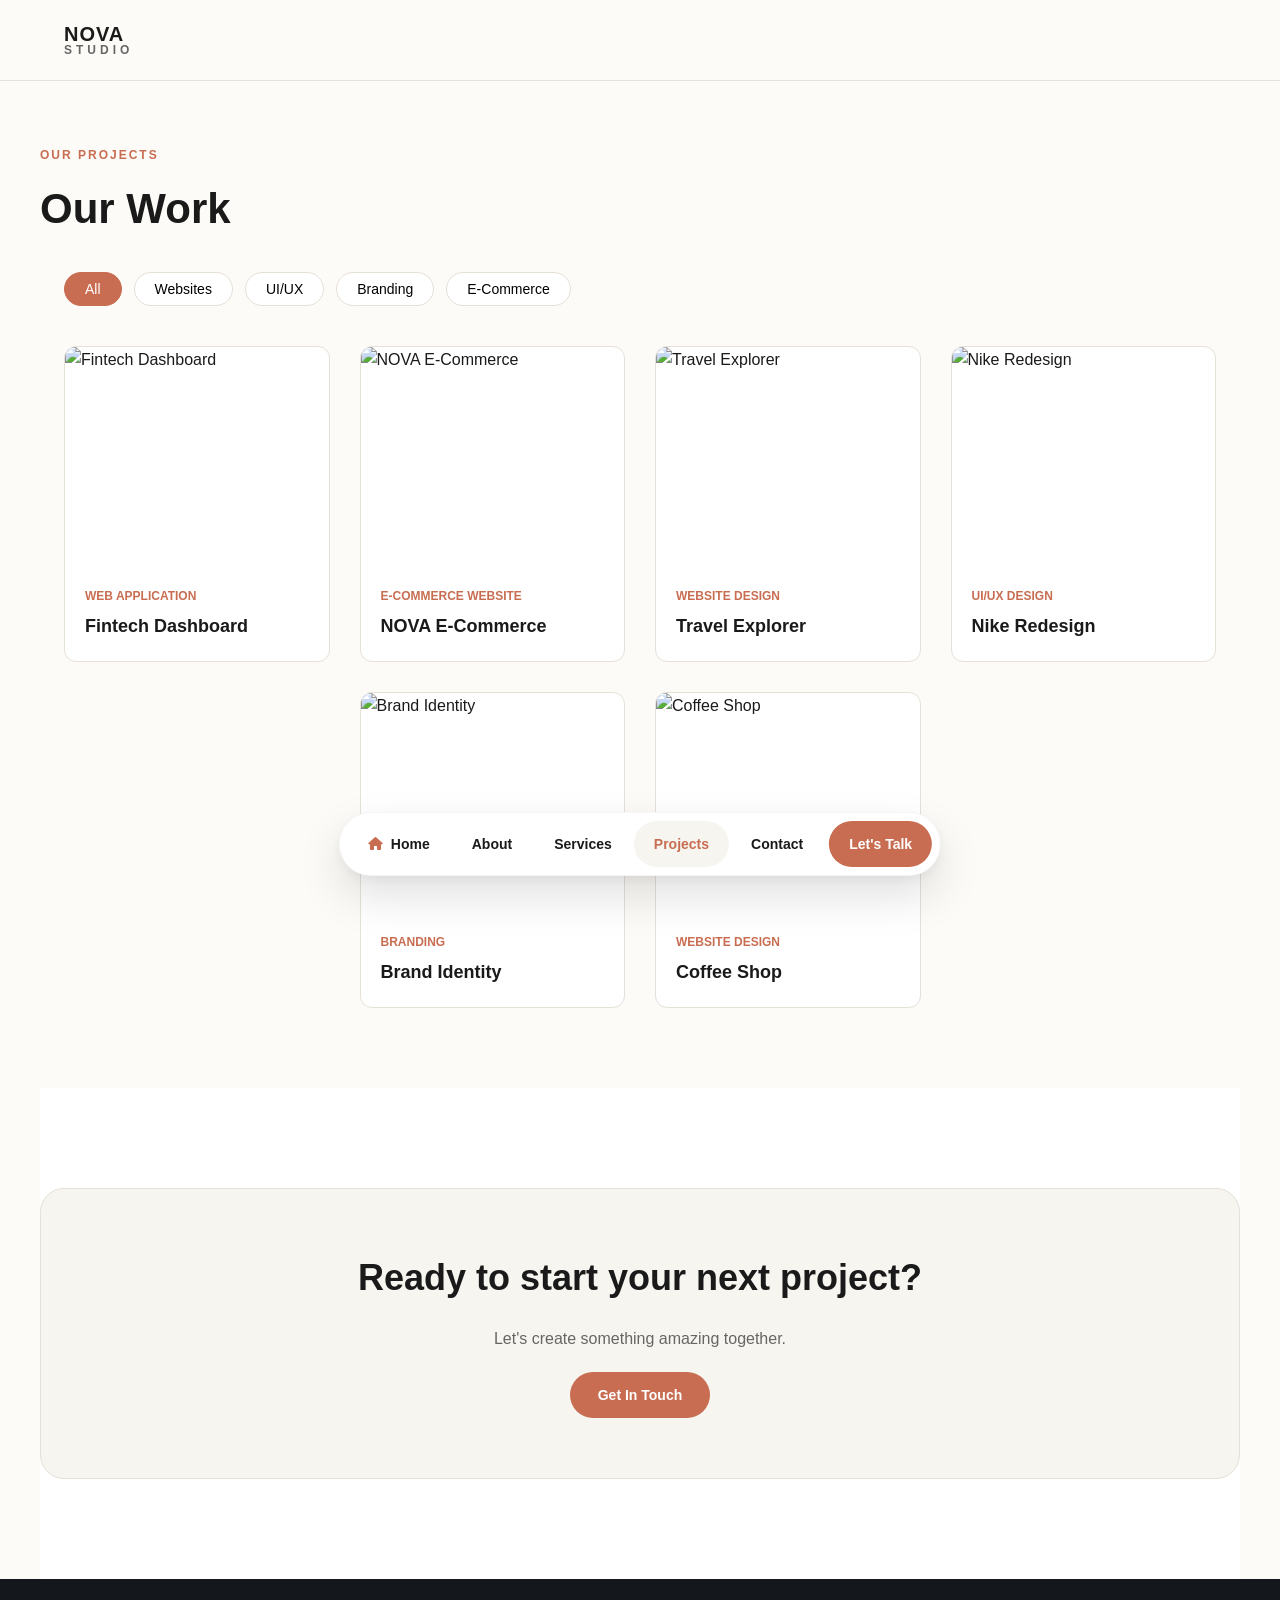
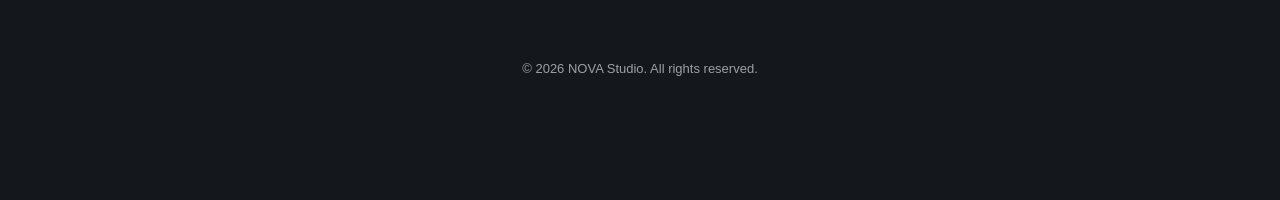
==== projects.html @ a9db030f "Add files via upload" ====
<!DOCTYPE html>
<html lang="en">
<head>
    <meta charset="UTF-8">
    <meta name="viewport" content="width=device-width, initial-scale=1.0">
    <title>Projects — NOVA Studio</title>
    <link rel="stylesheet" href="style.css">
    <link rel="stylesheet" href="responsive.css">
    <link rel="stylesheet" href="https://cdnjs.cloudflare.com/ajax/libs/font-awesome/6.4.0/css/all.min.css">
</head>
<body>

    <!-- Header (logo only — navigation lives in the floating navbar) -->
    <header>
        <div class="container navbar">
            <a href="index.html" class="logo">NOVA <span>STUDIO</span></a>
        </div>
    </header>

    <!-- Floating Navbar (shared master implementation — see index.html) -->
    <nav class="floating-navbar" id="floatingNavbar" aria-label="Primary">
        <a href="index.html" class="nav-item"><i class="fa-solid fa-house"></i>Home</a>
        <a href="about.html" class="nav-item">About</a>
        <a href="services.html" class="nav-item">Services</a>
        <a href="projects.html" class="nav-item active" aria-current="page">Projects</a>
        <a href="contact.html" class="nav-item">Contact</a>
        <a href="contact.html" class="nav-item nav-item-cta">Let's Talk</a>
    </nav>

    <main>
        <section class="container" style="padding: 60px 0 30px;">
            <span class="section-subtitle">Our Projects</span>
            <h1 style="font-size: 42px; font-weight: 800; margin-top: 8px;">Our Work</h1>
        </section>

        <section class="container" style="padding-bottom: 80px;">
            <div class="filter-buttons">
                <button class="filter-btn active" data-filter="all">All</button>
                <button class="filter-btn" data-filter="websites">Websites</button>
                <button class="filter-btn" data-filter="ui-ux">UI/UX</button>
                <button class="filter-btn" data-filter="branding">Branding</button>
                <button class="filter-btn" data-filter="ecommerce">E-Commerce</button>
            </div>

            <div class="projects-grid projects-grid--full">
                <div class="project-card" data-category="websites">
                    <div class="project-img"><img src="https://images.unsplash.com/photo-1551288049-bebda4e38f71?auto=format&fit=crop&w=600&q=80" alt="Fintech Dashboard"></div>
                    <div class="project-info">
                        <span class="project-category">Web Application</span>
                        <h3>Fintech Dashboard</h3>
                    </div>
                </div>
                <div class="project-card" data-category="ecommerce">
                    <div class="project-img"><img src="https://images.unsplash.com/photo-1460925895917-afdab827c52f?auto=format&fit=crop&w=600&q=80" alt="NOVA E-Commerce"></div>
                    <div class="project-info">
                        <span class="project-category">E-Commerce Website</span>
                        <h3>NOVA E-Commerce</h3>
                    </div>
                </div>
                <div class="project-card" data-category="websites">
                    <div class="project-img"><img src="https://images.unsplash.com/photo-1507238691740-187a5b1d37b8?auto=format&fit=crop&w=600&q=80" alt="Travel Explorer"></div>
                    <div class="project-info">
                        <span class="project-category">Website Design</span>
                        <h3>Travel Explorer</h3>
                    </div>
                </div>
                <div class="project-card" data-category="ui-ux">
                    <div class="project-img"><img src="https://images.unsplash.com/photo-1581291518633-83b4ebd1d83e?auto=format&fit=crop&w=600&q=80" alt="Nike Redesign"></div>
                    <div class="project-info">
                        <span class="project-category">UI/UX Design</span>
                        <h3>Nike Redesign</h3>
                    </div>
                </div>
                <div class="project-card" data-category="branding">
                    <div class="project-img"><img src="https://images.unsplash.com/photo-1600132806370-bf17e65e942f?auto=format&fit=crop&w=600&q=80" alt="Brand Identity"></div>
                    <div class="project-info">
                        <span class="project-category">Branding</span>
                        <h3>Brand Identity</h3>
                    </div>
                </div>
                <div class="project-card" data-category="websites">
                    <div class="project-img"><img src="https://images.unsplash.com/photo-1542744094-24638eff58bb?auto=format&fit=crop&w=600&q=80" alt="Coffee Shop"></div>
                    <div class="project-info">
                        <span class="project-category">Website Design</span>
                        <h3>Coffee Shop</h3>
                    </div>
                </div>
            </div>
        </section>

        <section class="final-cta container">
            <div class="cta-box">
                <h2>Ready to start your next project?</h2>
                <p>Let's create something amazing together.</p>
                <a href="contact.html" class="btn-primary">Get In Touch</a>
            </div>
        </section>
    </main>

    <footer>
        <div class="container">
            <div class="footer-bottom" style="border: none; padding: 0; justify-content: center;">
                <p>&copy; 2026 NOVA Studio. All rights reserved.</p>
            </div>
        </div>
    </footer>

    <script src="script.js"></script>
</body>
</html>
---- style.css ----
/* ==========================================
   NOVA STUDIO - DESIGN SYSTEM & STYLESHEET
   ========================================== */

:root {
    --primary: #c86d51;
    --primary-hover: #b25d43;
    --dark: #1a1a1a;
    --dark-footer: #14171c;
    --light: #fdfbf7;
    --white: #ffffff;
    --grey-bg: #f7f5f0;
    --grey-text: #666666;
    --border-color: #e5e0d8;
    --card-bg: #ffffff;
    --transition: all 0.3s ease;
    --shadow: 0 10px 30px rgba(0, 0, 0, 0.05);
    --radius: 12px;
}

* {
    margin: 0;
    padding: 0;
    box-sizing: border-box;
}

html {
    max-width: 100vw;
    overflow-x: hidden;
}

body {
    font-family: 'Inter', 'Montserrat', sans-serif, system-ui;
    background-color: var(--light);
    color: var(--dark);
    line-height: 1.6;
    max-width: 100vw;
    overflow-x: hidden;
}

img {
    max-width: 100%;
    display: block;
}

a {
    text-decoration: none;
    color: inherit;
}

ul {
    list-style: none;
}

.container {
    max-width: 1200px;
    margin: 0 auto;
    padding: 0 24px;
}

/* BUTTONS */
.btn-primary {
    background-color: var(--primary);
    color: var(--white);
    padding: 12px 28px;
    border-radius: 30px;
    font-weight: 600;
    font-size: 14px;
    border: none;
    cursor: pointer;
    transition: var(--transition);
    display: inline-flex;
    align-items: center;
    justify-content: center;
}

.btn-primary:hover {
    background-color: var(--primary-hover);
    transform: translateY(-2px);
}

.btn-primary:focus-visible,
.btn-secondary:focus-visible {
    outline: 2px solid var(--primary);
    outline-offset: 3px;
}

.btn-secondary {
    background-color: transparent;
    color: var(--dark);
    padding: 12px 28px;
    border-radius: 30px;
    font-weight: 600;
    font-size: 14px;
    border: 2px solid var(--border-color);
    cursor: pointer;
    transition: var(--transition);
    display: inline-flex;
    align-items: center;
    justify-content: center;
}

.btn-secondary:hover {
    border-color: var(--dark);
}

/* HEADER & NAVBAR */
header {
    background-color: var(--light);
    position: sticky;
    top: 0;
    z-index: 1000;
    border-bottom: 1px solid var(--border-color);
}

.navbar {
    display: flex;
    justify-content: flex-start;
    align-items: center;
    height: 80px;
}

.logo {
    font-weight: 800;
    font-size: 20px;
    letter-spacing: 1px;
    color: var(--dark);
    display: flex;
    flex-direction: column;
    line-height: 1;
}

.logo span {
    font-size: 12px;
    letter-spacing: 4px;
    color: var(--grey-text);
}

/* FLOATING NAVBAR
   Shared master implementation — identical markup/CSS on every page (index,
   about, services, projects, contact). Only the .active nav-item differs,
   and that is now derived automatically from the current page (see script.js).

   Responsive strategy — SINGLE ROW, NEVER WRAPS:
   - flex-wrap: nowrap is forced. All six items, including "Let's Talk",
     always stay on one horizontal line inside one pill, at every width.
   - The pill never gets a fixed desktop width. It sizes to its content
     (width: max-content) but is capped by max-width: calc(100vw - 24px),
     so it can never exceed the viewport or cause horizontal scroll, and
     always keeps a safe ~12px margin from each screen edge.
   - Instead of wrapping, the pill shrinks proportionally as the viewport
     narrows: gap, item padding and font-size all step down together at
     three breakpoints in responsive.css (tablet / large phone / small
     phone), so the whole row scales down smoothly rather than any single
     item being hidden, clipped, or dropped to a new line. Nothing is ever
     removed — every item just gets more compact. */
.floating-navbar {
    position: fixed;
    left: 50%;
    bottom: calc(24px + env(safe-area-inset-bottom, 0px));
    z-index: 2000;
    display: flex;
    flex-wrap: nowrap;
    align-items: center;
    gap: 2px;
    width: max-content;
    max-width: calc(100vw - 24px);
    background-color: var(--white);
    padding: 8px;
    border-radius: 999px;
    box-shadow: 0 20px 45px rgba(0, 0, 0, 0.12), 0 4px 12px rgba(0, 0, 0, 0.05);
    border: 1px solid rgba(0, 0, 0, 0.04);

    /* visible state */
    transform: translate(-50%, 0);
    opacity: 1;
    transition: transform 0.35s cubic-bezier(0.4, 0, 0.2, 1), opacity 0.35s ease;
}

.floating-navbar.navbar-hidden {
    transform: translate(-50%, calc(100% + 40px));
    opacity: 0;
    pointer-events: none;
}

.floating-navbar .nav-item {
    display: inline-flex;
    align-items: center;
    gap: 8px;
    padding: 12px 20px;
    border-radius: 999px;
    font-size: 14px;
    font-weight: 600;
    color: var(--dark);
    white-space: nowrap;
    flex-shrink: 0;
    transition: var(--transition);
}

.floating-navbar .nav-item i {
    font-size: 13px;
    color: var(--primary);
}

.floating-navbar .nav-item:hover,
.floating-navbar .nav-item.active {
    background-color: var(--grey-bg);
    color: var(--primary);
}

.floating-navbar .nav-item.active i {
    color: var(--primary);
}

.floating-navbar .nav-item:focus-visible {
    outline: 2px solid var(--primary);
    outline-offset: 2px;
}

.floating-navbar .nav-item-cta {
    background-color: var(--primary);
    color: var(--white);
    margin-left: 4px;
}

.floating-navbar .nav-item-cta:hover {
    background-color: var(--primary-hover);
    color: var(--white);
}

.floating-navbar .nav-item-cta:focus-visible {
    outline: 2px solid var(--dark);
    outline-offset: 2px;
}

/* HERO SECTION */
.hero {
    padding: 60px 0 100px;
    display: grid;
    grid-template-columns: 1fr 1fr;
    gap: 40px;
    align-items: center;
}

.eyebrow {
    font-size: 12px;
    text-transform: uppercase;
    letter-spacing: 2px;
    color: var(--primary);
    font-weight: 700;
    margin-bottom: 16px;
    display: block;
}

.hero h1 {
    font-size: clamp(30px, 4vw + 14px, 52px);
    line-height: 1.1;
    font-weight: 800;
    margin-bottom: 20px;
    color: var(--dark);
}

.hero p {
    color: var(--grey-text);
    font-size: 16px;
    margin-bottom: 32px;
    max-width: 480px;
}

.hero-buttons {
    display: flex;
    gap: 16px;
}

.hero-image-wrapper {
    position: relative;
    display: flex;
    justify-content: center;
}

.hero-image-wrapper img {
    width: 100%;
    max-width: 460px;
    height: 480px;
    object-fit: cover;
    border-radius: 180px 40px 180px 40px;
    box-shadow: var(--shadow);
}

/* FEATURES STRIP */
.features-strip {
    background: var(--white);
    border-radius: var(--radius);
    padding: 30px;
    display: grid;
    grid-template-columns: repeat(auto-fit, minmax(200px, 1fr));
    gap: 24px;
    box-shadow: var(--shadow);
    margin-bottom: 100px;
}

.feature-item {
    display: flex;
    align-items: flex-start;
    gap: 16px;
}

.feature-item i {
    font-size: 24px;
    color: var(--primary);
}

.feature-item h3 {
    font-size: 16px;
    font-weight: 700;
    margin-bottom: 4px;
}

.feature-item p {
    font-size: 13px;
    color: var(--grey-text);
}

/* SECTION HEADERS */
.section-header {
    display: flex;
    justify-content: space-between;
    align-items: flex-end;
    margin-bottom: 40px;
}

.section-title h2 {
    font-size: clamp(24px, 2vw + 16px, 32px);
    font-weight: 800;
    margin-top: 8px;
}

.section-subtitle {
    font-size: 12px;
    text-transform: uppercase;
    letter-spacing: 2px;
    color: var(--primary);
    font-weight: 700;
}

/* SERVICES SECTION */
.services-section {
    padding: 80px 0;
}

.services-grid {
    display: grid;
    grid-template-columns: repeat(auto-fit, minmax(220px, 1fr));
    gap: 24px;
}

/* Services PAGE ONLY — combined with .services-grid above as
   class="services-grid services-grid--3col". Same fix as
   .projects-grid--full: flex + wrap + justify-content:center keeps an
   incomplete last row (6 cards -> 4 + 2) visually centered instead of
   stuck to the left with empty grid cells on the right. */
.services-grid--3col {
    display: flex;
    flex-wrap: wrap;
    justify-content: center;
}

.services-grid--3col .service-card {
    flex: 1 1 260px;
    max-width: calc(33.333% - 16px); /* 3 columns on desktop, accounting for 2 gaps */
}

.service-card {
    background: var(--card-bg);
    padding: 32px 24px;
    border-radius: var(--radius);
    border: 1px solid var(--border-color);
    transition: var(--transition);
}

.service-card:hover {
    transform: translateY(-5px);
    box-shadow: var(--shadow);
    border-color: transparent;
}

.service-icon {
    width: 50px;
    height: 50px;
    background: var(--grey-bg);
    border-radius: 10px;
    display: flex;
    align-items: center;
    justify-content: center;
    margin-bottom: 20px;
    color: var(--primary);
    font-size: 20px;
}

.service-card h3 {
    font-size: 18px;
    font-weight: 700;
    margin-bottom: 12px;
}

.service-card p {
    font-size: 14px;
    color: var(--grey-text);
}

/* PROJECTS SECTION */
.projects-section {
    padding: 80px 0;
    background-color: var(--grey-bg);
}

.filter-buttons {
    display: flex;
    gap: 12px;
    margin-bottom: 40px;
    flex-wrap: wrap;
}

.filter-btn {
    padding: 8px 20px;
    border-radius: 20px;
    border: 1px solid var(--border-color);
    background: var(--white);
    font-size: 14px;
    font-weight: 500;
    cursor: pointer;
    transition: var(--transition);
}

.filter-btn.active, .filter-btn:hover {
    background: var(--primary);
    color: var(--white);
    border-color: var(--primary);
}

.projects-grid {
    display: grid;
    grid-template-columns: repeat(auto-fit, minmax(260px, 1fr));
    gap: 30px;
}

/* Projects PAGE ONLY — combined with .projects-grid above as
   class="projects-grid projects-grid--full". Grid auto-fit uses one
   fixed column count for every row, so an incomplete last row (e.g.
   6 cards -> 4 + 2) just leaves empty cells on the right instead of
   centering. Flex + wrap + justify-content:center centers any row,
   complete or not, and stays correct as the filter buttons change how
   many cards are visible. */
.projects-grid--full {
    display: flex;
    flex-wrap: wrap;
    justify-content: center;
}

.projects-grid--full .project-card {
    flex: 1 1 260px;
    max-width: calc(25% - 22.5px); /* 4 columns on desktop, accounting for 3 gaps */
}

.project-card {
    background: var(--white);
    border-radius: var(--radius);
    overflow: hidden;
    border: 1px solid var(--border-color);
    transition: var(--transition);
}

.project-card:hover {
    transform: translateY(-5px);
    box-shadow: var(--shadow);
}

.project-img {
    height: 220px;
    width: 100%;
    overflow: hidden;
}

.project-img img {
    width: 100%;
    height: 100%;
    object-fit: cover;
    transition: var(--transition);
}

.project-card:hover .project-img img {
    transform: scale(1.05);
}

.project-info {
    padding: 20px;
}

.project-category {
    font-size: 12px;
    color: var(--primary);
    font-weight: 600;
    text-transform: uppercase;
    margin-bottom: 6px;
    display: block;
}

.project-info h3 {
    font-size: 18px;
    font-weight: 700;
}

/* STATS SECTION */
.stats-section {
    padding: 80px 0;
    background: var(--white);
}

.stats-grid {
    display: grid;
    grid-template-columns: repeat(auto-fit, minmax(140px, 1fr));
    gap: 30px;
    text-align: center;
}

.stat-box h2 {
    font-size: 42px;
    font-weight: 800;
    color: var(--primary);
    margin-bottom: 8px;
}

.stat-box p {
    font-size: 15px;
    color: var(--grey-text);
    font-weight: 500;
}

/* TESTIMONIALS */
.testimonials-section {
    padding: 80px 0;
    background: var(--grey-bg);
}

.testimonials-grid {
    display: grid;
    grid-template-columns: repeat(auto-fit, minmax(260px, 1fr));
    gap: 30px;
}

.testimonial-card {
    background: var(--white);
    padding: 32px;
    border-radius: var(--radius);
    border: 1px solid var(--border-color);
    box-shadow: var(--shadow);
}

.stars {
    color: #f39c12;
    margin-bottom: 16px;
    font-size: 14px;
}

.testimonial-card p {
    font-size: 15px;
    color: var(--dark);
    margin-bottom: 24px;
    font-style: italic;
}

.client-info h4 {
    font-size: 16px;
    font-weight: 700;
}

.client-info span {
    font-size: 13px;
    color: var(--grey-text);
}

/* FINAL CTA */
.final-cta {
    padding: 100px 0;
    background: var(--white);
    text-align: center;
}

.cta-box {
    background: var(--grey-bg);
    padding: 60px;
    border-radius: 24px;
    border: 1px solid var(--border-color);
    display: flex;
    flex-direction: column;
    align-items: center;
    gap: 20px;
}

.cta-box h2 {
    font-size: clamp(24px, 3vw + 16px, 36px);
    font-weight: 800;
}

.cta-box p {
    color: var(--grey-text);
    font-size: 16px;
}

/* ABOUT PAGE */
.about-intro {
    padding-bottom: 80px;
}

.about-intro-grid {
    display: grid;
    grid-template-columns: 1fr 1fr;
    gap: 40px;
    align-items: center;
}

.about-intro-img {
    width: 100%;
    border-radius: var(--radius);
    box-shadow: var(--shadow);
}

.team-grid {
    display: grid;
    grid-template-columns: repeat(auto-fit, minmax(180px, 1fr));
    gap: 24px;
    text-align: center;
}

.team-avatar {
    width: 80px;
    height: 80px;
    border-radius: 50%;
    object-fit: cover;
    margin: 0 auto 16px;
}

/* CONTACT PAGE */
.contact-section {
    padding-bottom: 100px;
}

.contact-grid {
    display: grid;
    grid-template-columns: 1fr 1.5fr;
    gap: 50px;
}

.form-card {
    background: var(--white);
    padding: 40px;
    border-radius: var(--radius);
    border: 1px solid var(--border-color);
    box-shadow: var(--shadow);
}

/* FOOTER */
footer {
    background: var(--dark-footer);
    color: var(--white);
    /* Bottom padding = original 30px footer spacing + the clearance that used
       to live on body's padding-bottom (kept the floating navbar off the last
       bit of footer content). Moving it here keeps the same total page
       height, but the reserved strip is now drawn in the footer's own dark
       background instead of body's light background, so it reads as part of
       the footer rather than as blank space below it. */
    padding: 80px 0 calc(120px + env(safe-area-inset-bottom, 0px));
}

.footer-grid {
    display: grid;
    grid-template-columns: 2fr 1fr 1fr 1.5fr;
    gap: 40px;
    margin-bottom: 60px;
}

.footer-col h3 {
    font-size: 16px;
    font-weight: 700;
    margin-bottom: 20px;
    color: var(--white);
}

.footer-col p {
    color: #a0a0a0;
    font-size: 14px;
    margin-bottom: 20px;
    line-height: 1.6;
}

.footer-col ul li {
    margin-bottom: 12px;
}

.footer-col ul li a {
    color: #a0a0a0;
    font-size: 14px;
    transition: var(--transition);
}

.footer-col ul li a:hover {
    color: var(--white);
}

.social-icons {
    display: flex;
    gap: 12px;
}

.social-icons a {
    width: 36px;
    height: 36px;
    background: rgba(255, 255, 255, 0.05);
    border-radius: 50%;
    display: flex;
    align-items: center;
    justify-content: center;
    color: var(--white);
    font-size: 14px;
    transition: var(--transition);
}

.social-icons a:hover {
    background: var(--primary);
}

.footer-bottom {
    border-top: 1px solid rgba(255, 255, 255, 0.1);
    padding-top: 24px;
    display: flex;
    justify-content: space-between;
    align-items: center;
    color: #a0a0a0;
    font-size: 13px;
}

.footer-legal {
    display: flex;
    gap: 20px;
}

.footer-legal a {
    color: #a0a0a0;
}

.footer-legal a:hover {
    color: var(--white);
}
---- responsive.css ----
/* ==========================================
   NOVA STUDIO - RESPONSIVE STYLES
   Single shared source of truth for every breakpoint.
   Covers: floating navbar, header/logo, hero, features,
   services, projects, stats, testimonials, about, contact,
   footer, forms, typography and touch targets.
   ========================================== */

/* ---------- ~1280px and up (large laptop / desktop) ---------- */
/* .container already caps at max-width: 1200px in style.css, so
   large and ultra-wide monitors (1440px, 1920px+) automatically
   keep the same spacious, centered layout instead of stretching.
   The floating navbar sizes to its content (width: max-content) so
   it never needs a fixed desktop width either — see style.css. */

/* ---------- <= 1024px (laptops / large tablets) ---------- */
@media (max-width: 1024px) {
    .hero {
        grid-template-columns: 1fr;
        text-align: center;
        padding: 40px 0;
    }
    .hero p {
        margin: 0 auto 32px auto;
    }
    .hero-buttons {
        justify-content: center;
    }
    .hero-image-wrapper img {
        height: auto;
        aspect-ratio: 4 / 5;
    }

    .about-intro-grid {
        grid-template-columns: 1fr;
        gap: 30px;
        text-align: center;
    }

    .contact-grid {
        grid-template-columns: 1fr;
        gap: 36px;
    }

    .footer-grid {
        grid-template-columns: repeat(2, 1fr);
    }

    .projects-grid--full .project-card {
        max-width: calc(50% - 15px); /* 2 columns */
    }
}

/* ==========================================
   FLOATING NAVBAR — SINGLE FLUID SHRINK TIER
   ==========================================
   style.css forces flex-wrap: nowrap, so the six items (including
   "Let's Talk") can never drop to a second line — the pill always
   stays exactly one row. Instead of jumping between fixed-size
   breakpoints, every sizing property below uses clamp() to scale
   continuously with the viewport from 320px up to 1023px, at which
   point it hands off to the normal desktop/tablet sizing in style.css.

   This tier is deliberately larger than the old fixed tiers it
   replaces (roughly 10-20% up across the board) so the navbar reads
   as premium rather than compressed, while the low end of each
   clamp() is still tuned to keep all six items on one row at the
   narrowest supported width (320px):

     320px  -> compact but clearly readable (~9.5px nav text)
     375px  -> a bit larger
     414px  -> comfortable
     480px  -> a bit more breathing room
     767px  -> approaching tablet size
     1023px -> full tablet size (matches the tier above)

   Nothing is ever hidden, clipped, or removed — every item just
   grows or shrinks in place with the viewport. */

@media (max-width: 1023px) {
    .floating-navbar {
        gap: clamp(1px, -0.37px + 0.43vw, 4px);
        padding: clamp(4px, 2.18px + 0.57vw, 8px);
    }

    .floating-navbar .nav-item {
        padding: clamp(8px, 6.18px + 0.57vw, 12px) clamp(3px, -2.92px + 1.85vw, 16px);
        font-size: clamp(9.5px, 7.45px + 0.64vw, 14px);
        gap: clamp(2px, 0.18px + 0.57vw, 6px);
    }

    .floating-navbar .nav-item i {
        font-size: clamp(9px, 7.18px + 0.57vw, 13px);
    }

    .floating-navbar .nav-item-cta {
        margin-left: clamp(1px, -0.37px + 0.43vw, 4px);
    }
}

/* ---------- <= 768px (tablets / iPad portrait) — non-navbar rules ---------- */
@media (max-width: 768px) {
    .navbar {
        height: 64px;
    }

    .hero {
        padding: 32px 0;
    }
    .hero-buttons {
        flex-wrap: wrap;
    }

    .cta-box {
        padding: 40px 30px;
    }

    .team-grid {
        grid-template-columns: repeat(2, 1fr);
    }

    .form-card {
        padding: 28px;
    }

    .services-grid--3col .service-card {
        max-width: calc(50% - 12px); /* 2 columns */
    }

    .section-header {
        flex-direction: column;
        align-items: flex-start;
        gap: 16px;
    }
}

/* ---------- <= 600px (small tablets / large phones) — non-navbar rules ---------- */
@media (max-width: 600px) {
    /* Mobile needs slightly more clearance than desktop (navbar sits closer
       to the edge here — see .floating-navbar bottom offset below), so the
       footer's reserved bottom padding grows to match: 30px original footer
       spacing + 96px clearance, same logic as the base rule in style.css. */
    footer {
        padding-bottom: calc(126px + env(safe-area-inset-bottom, 0px));
    }

    .container {
        padding: 0 16px;
    }

    .floating-navbar {
        bottom: calc(16px + env(safe-area-inset-bottom, 0px));
    }

    .hero-buttons {
        flex-direction: column;
        align-items: stretch;
    }
    .hero-buttons a {
        width: 100%;
    }

    .features-strip {
        padding: 20px;
    }

    .service-card {
        padding: 24px 20px;
    }

    .filter-buttons {
        gap: 8px;
    }
    .filter-btn {
        padding: 7px 16px;
        font-size: 13px;
    }

    .services-grid--3col .service-card,
    .projects-grid--full .project-card {
        flex-basis: 100%;
        max-width: 100%;
    }

    .cta-box {
        padding: 30px 20px;
    }

    .footer-grid {
        grid-template-columns: 1fr;
        gap: 32px;
        margin-bottom: 40px;
    }

    .footer-bottom {
        flex-direction: column;
        gap: 16px;
        text-align: center;
    }

    /* Touch-friendly, zoom-safe form fields (inputs use inline font-size
       from the original markup, so this needs to win on specificity) */
    #contactForm input,
    #contactForm textarea {
        font-size: 16px !important;
        padding: 14px !important;
    }
}

/* ---------- <= 480px (standard phones) — non-navbar rules ---------- */
@media (max-width: 480px) {
    .logo {
        font-size: 17px;
    }
    .logo span {
        font-size: 10px;
        letter-spacing: 2px;
    }

    .eyebrow {
        font-size: 11px;
    }

    .hero-image-wrapper img {
        border-radius: 100px 30px 100px 30px;
    }

    .stats-grid {
        gap: 20px;
    }
    .stat-box h2 {
        font-size: 32px;
    }

    .team-grid {
        grid-template-columns: 1fr;
    }

    .cta-box h2 {
        text-align: center;
    }
}
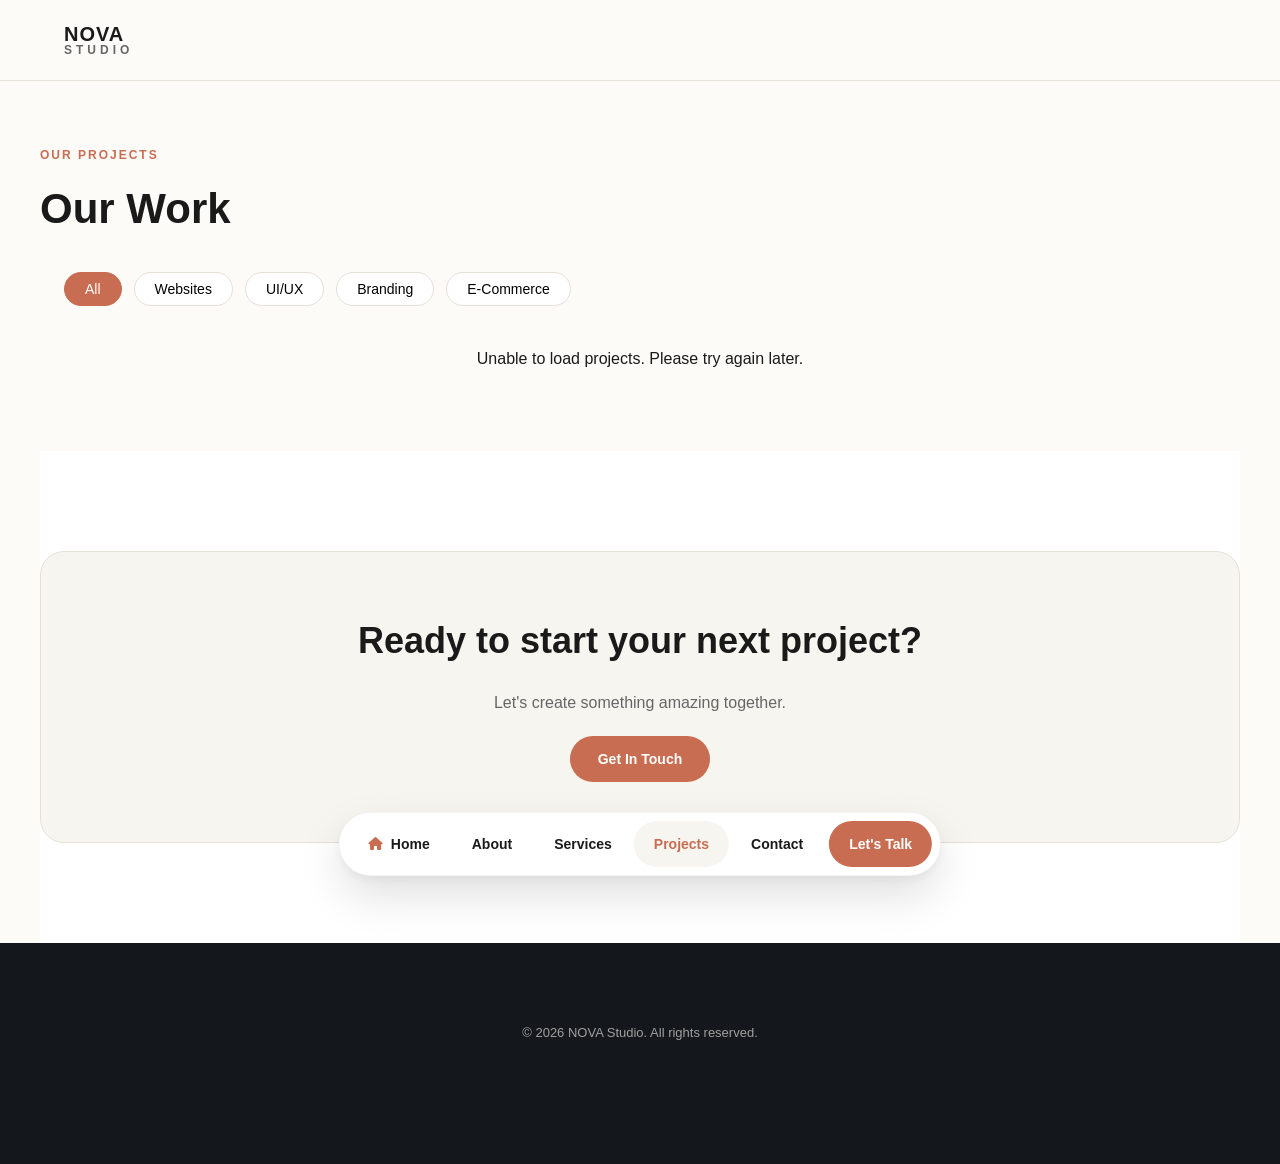
==== commit e94ee6a4: "Add files via upload" ====
--- a/projects.html
+++ b/projects.html
@@ -3,108 +3,207 @@
 <head>
     <meta charset="UTF-8">
     <meta name="viewport" content="width=device-width, initial-scale=1.0">
+
     <title>Projects — NOVA Studio</title>
+
     <link rel="stylesheet" href="style.css">
     <link rel="stylesheet" href="responsive.css">
-    <link rel="stylesheet" href="https://cdnjs.cloudflare.com/ajax/libs/font-awesome/6.4.0/css/all.min.css">
+
+    <link
+        rel="stylesheet"
+        href="https://cdnjs.cloudflare.com/ajax/libs/font-awesome/6.4.0/css/all.min.css"
+    >
 </head>
+
 <body>
 
     <!-- Header (logo only — navigation lives in the floating navbar) -->
     <header>
         <div class="container navbar">
-            <a href="index.html" class="logo">NOVA <span>STUDIO</span></a>
+            <a href="index.html" class="logo">
+                NOVA <span>STUDIO</span>
+            </a>
         </div>
     </header>
 
-    <!-- Floating Navbar (shared master implementation — see index.html) -->
-    <nav class="floating-navbar" id="floatingNavbar" aria-label="Primary">
-        <a href="index.html" class="nav-item"><i class="fa-solid fa-house"></i>Home</a>
-        <a href="about.html" class="nav-item">About</a>
-        <a href="services.html" class="nav-item">Services</a>
-        <a href="projects.html" class="nav-item active" aria-current="page">Projects</a>
-        <a href="contact.html" class="nav-item">Contact</a>
-        <a href="contact.html" class="nav-item nav-item-cta">Let's Talk</a>
+
+    <!-- Floating Navbar -->
+    <nav
+        class="floating-navbar"
+        id="floatingNavbar"
+        aria-label="Primary"
+    >
+        <a href="index.html" class="nav-item">
+            <i class="fa-solid fa-house"></i>
+            Home
+        </a>
+
+        <a href="about.html" class="nav-item">
+            About
+        </a>
+
+        <a href="services.html" class="nav-item">
+            Services
+        </a>
+
+        <a
+            href="projects.html"
+            class="nav-item active"
+            aria-current="page"
+        >
+            Projects
+        </a>
+
+        <a href="contact.html" class="nav-item">
+            Contact
+        </a>
+
+        <a
+            href="contact.html"
+            class="nav-item nav-item-cta"
+        >
+            Let's Talk
+        </a>
     </nav>
 
+
     <main>
-        <section class="container" style="padding: 60px 0 30px;">
-            <span class="section-subtitle">Our Projects</span>
-            <h1 style="font-size: 42px; font-weight: 800; margin-top: 8px;">Our Work</h1>
+
+        <!-- Page Heading -->
+        <section
+            class="container"
+            style="padding: 60px 0 30px;"
+        >
+            <span class="section-subtitle">
+                Our Projects
+            </span>
+
+            <h1
+                style="
+                    font-size: 42px;
+                    font-weight: 800;
+                    margin-top: 8px;
+                "
+            >
+                Our Work
+            </h1>
         </section>
 
-        <section class="container" style="padding-bottom: 80px;">
+
+        <!-- Project Filters -->
+        <section
+            class="container"
+            style="padding-bottom: 80px;"
+        >
+
             <div class="filter-buttons">
-                <button class="filter-btn active" data-filter="all">All</button>
-                <button class="filter-btn" data-filter="websites">Websites</button>
-                <button class="filter-btn" data-filter="ui-ux">UI/UX</button>
-                <button class="filter-btn" data-filter="branding">Branding</button>
-                <button class="filter-btn" data-filter="ecommerce">E-Commerce</button>
-            </div>
-
-            <div class="projects-grid projects-grid--full">
-                <div class="project-card" data-category="websites">
-                    <div class="project-img"><img src="https://images.unsplash.com/photo-1551288049-bebda4e38f71?auto=format&fit=crop&w=600&q=80" alt="Fintech Dashboard"></div>
-                    <div class="project-info">
-                        <span class="project-category">Web Application</span>
-                        <h3>Fintech Dashboard</h3>
-                    </div>
-                </div>
-                <div class="project-card" data-category="ecommerce">
-                    <div class="project-img"><img src="https://images.unsplash.com/photo-1460925895917-afdab827c52f?auto=format&fit=crop&w=600&q=80" alt="NOVA E-Commerce"></div>
-                    <div class="project-info">
-                        <span class="project-category">E-Commerce Website</span>
-                        <h3>NOVA E-Commerce</h3>
-                    </div>
-                </div>
-                <div class="project-card" data-category="websites">
-                    <div class="project-img"><img src="https://images.unsplash.com/photo-1507238691740-187a5b1d37b8?auto=format&fit=crop&w=600&q=80" alt="Travel Explorer"></div>
-                    <div class="project-info">
-                        <span class="project-category">Website Design</span>
-                        <h3>Travel Explorer</h3>
-                    </div>
-                </div>
-                <div class="project-card" data-category="ui-ux">
-                    <div class="project-img"><img src="https://images.unsplash.com/photo-1581291518633-83b4ebd1d83e?auto=format&fit=crop&w=600&q=80" alt="Nike Redesign"></div>
-                    <div class="project-info">
-                        <span class="project-category">UI/UX Design</span>
-                        <h3>Nike Redesign</h3>
-                    </div>
-                </div>
-                <div class="project-card" data-category="branding">
-                    <div class="project-img"><img src="https://images.unsplash.com/photo-1600132806370-bf17e65e942f?auto=format&fit=crop&w=600&q=80" alt="Brand Identity"></div>
-                    <div class="project-info">
-                        <span class="project-category">Branding</span>
-                        <h3>Brand Identity</h3>
-                    </div>
-                </div>
-                <div class="project-card" data-category="websites">
-                    <div class="project-img"><img src="https://images.unsplash.com/photo-1542744094-24638eff58bb?auto=format&fit=crop&w=600&q=80" alt="Coffee Shop"></div>
-                    <div class="project-info">
-                        <span class="project-category">Website Design</span>
-                        <h3>Coffee Shop</h3>
-                    </div>
-                </div>
-            </div>
+
+                <button
+                    class="filter-btn active"
+                    data-filter="all"
+                >
+                    All
+                </button>
+
+                <button
+                    class="filter-btn"
+                    data-filter="websites"
+                >
+                    Websites
+                </button>
+
+                <button
+                    class="filter-btn"
+                    data-filter="ui-ux"
+                >
+                    UI/UX
+                </button>
+
+                <button
+                    class="filter-btn"
+                    data-filter="branding"
+                >
+                    Branding
+                </button>
+
+                <button
+                    class="filter-btn"
+                    data-filter="ecommerce"
+                >
+                    E-Commerce
+                </button>
+
+            </div>
+
+
+            <!-- Projects are loaded from Backend API -->
+            <div
+                class="projects-grid projects-grid--full"
+                id="projectsGrid"
+            >
+                <p id="projectsLoading">
+                    Loading projects...
+                </p>
+            </div>
+
         </section>
 
+
+        <!-- Final CTA -->
         <section class="final-cta container">
+
             <div class="cta-box">
-                <h2>Ready to start your next project?</h2>
-                <p>Let's create something amazing together.</p>
-                <a href="contact.html" class="btn-primary">Get In Touch</a>
-            </div>
+
+                <h2>
+                    Ready to start your next project?
+                </h2>
+
+                <p>
+                    Let's create something amazing together.
+                </p>
+
+                <a
+                    href="contact.html"
+                    class="btn-primary"
+                >
+                    Get In Touch
+                </a>
+
+            </div>
+
         </section>
+
     </main>
 
+
+    <!-- Footer -->
     <footer>
+
         <div class="container">
-            <div class="footer-bottom" style="border: none; padding: 0; justify-content: center;">
-                <p>&copy; 2026 NOVA Studio. All rights reserved.</p>
-            </div>
+
+            <div
+                class="footer-bottom"
+                style="
+                    border: none;
+                    padding: 0;
+                    justify-content: center;
+                "
+            >
+
+                <p>
+                    &copy; 2026 NOVA Studio.
+                    All rights reserved.
+                </p>
+
+            </div>
+
         </div>
+
     </footer>
 
+
+    <!-- Main JavaScript -->
     <script src="script.js"></script>
+
 </body>
 </html>
